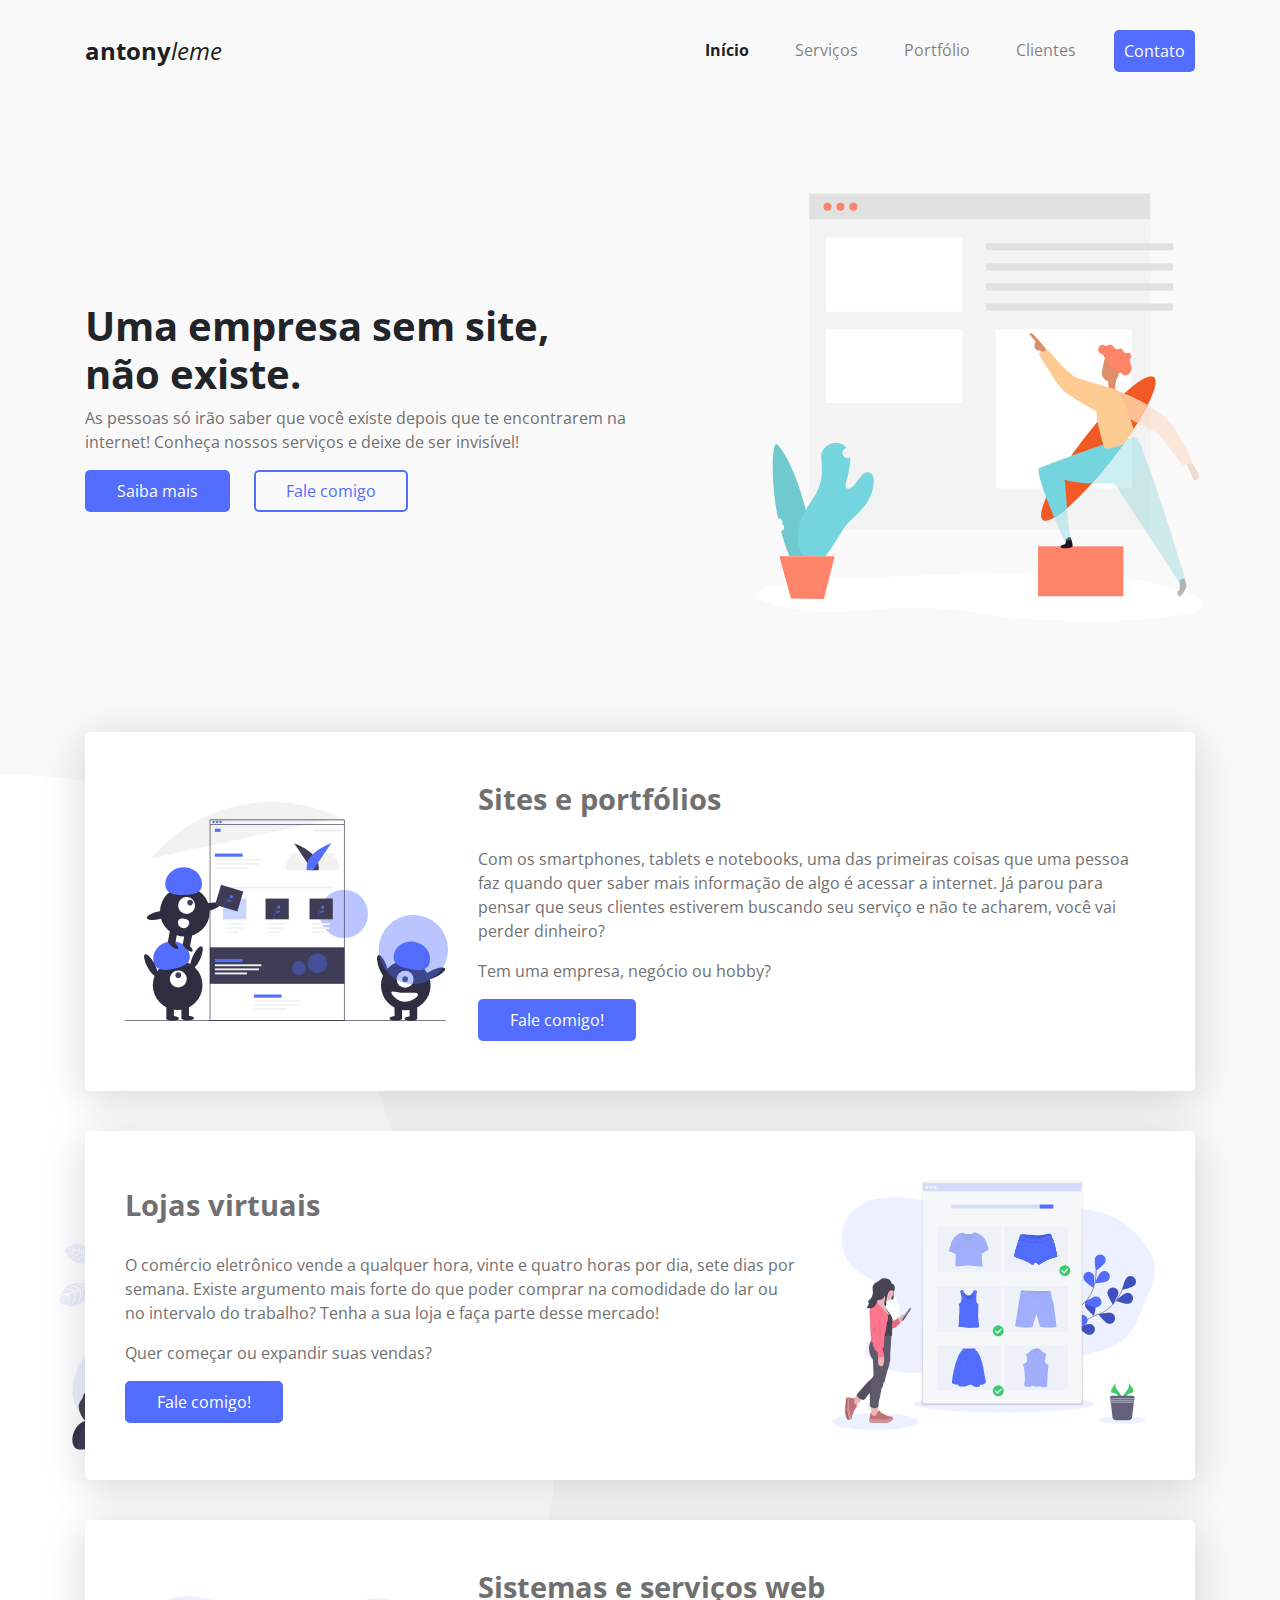
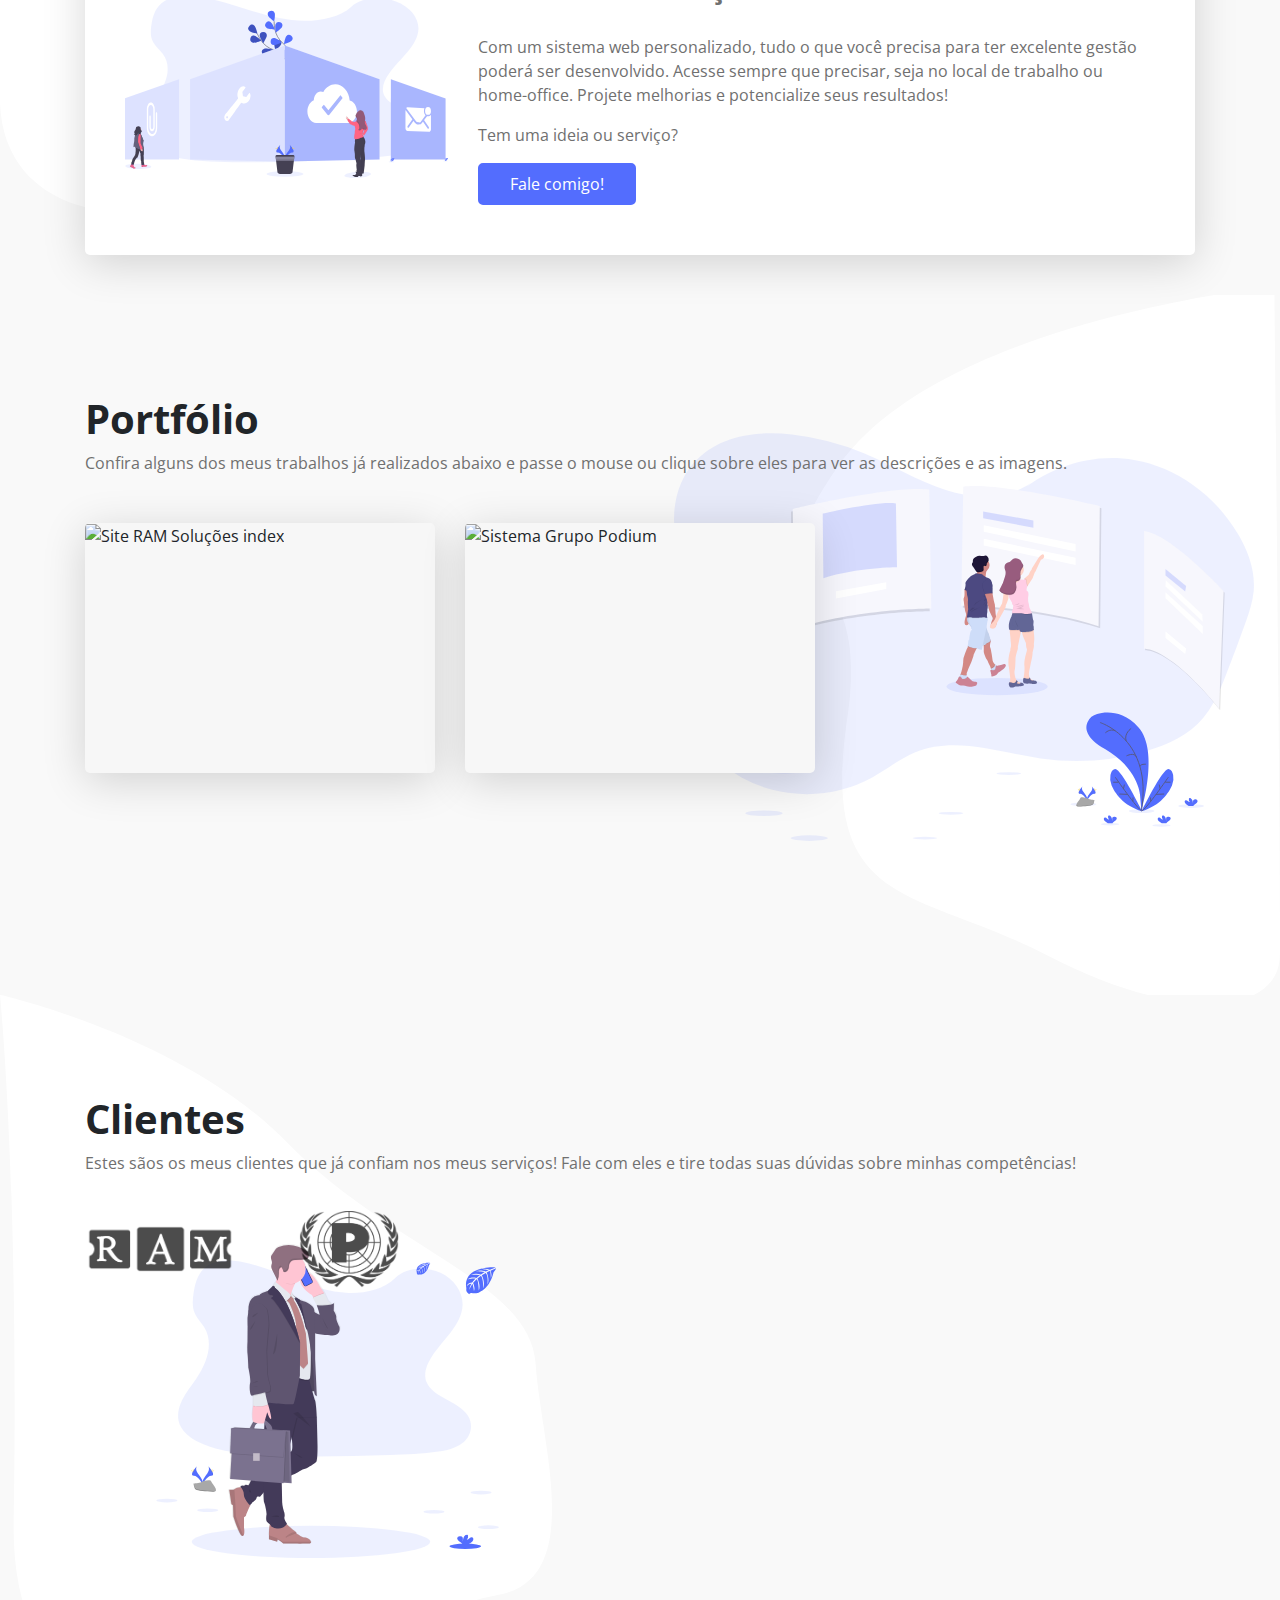
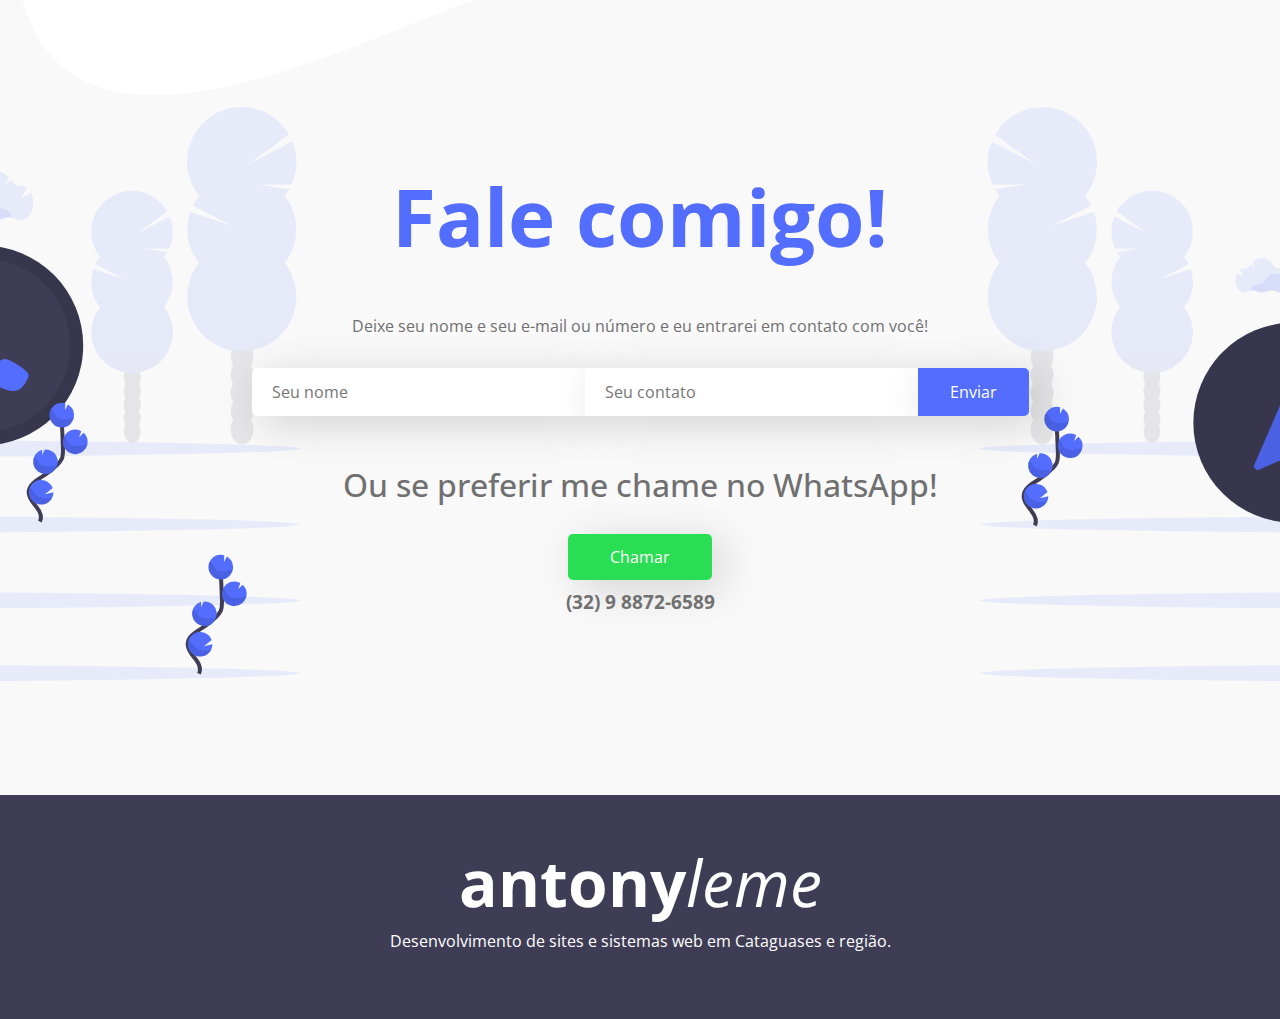
==== index.html @ 772d59f3 "retirar botao top" ====
<!doctype html>
<html lang="pt">
    <head>
        <!-- Required meta tags -->
        <meta charset="utf-8">
        <meta name="viewport" content="width=device-width, initial-scale=1, shrink-to-fit=no">
        <script src="https://kit.fontawesome.com/dbcb79c0f0.js"></script>
        <!-- Bootstrap CSS -->
        <link rel="stylesheet" href="https://stackpath.bootstrapcdn.com/bootstrap/4.3.1/css/bootstrap.min.css" integrity="sha384-ggOyR0iXCbMQv3Xipma34MD+dH/1fQ784/j6cY/iJTQUOhcWr7x9JvoRxT2MZw1T" crossorigin="anonymous">
        <link rel="stylesheet" href="css/style.css">
        <title>Antony Leme</title>
    </head>
    <body>
        <!--<a href="javascript:" id="return-to-top"><i class="fas fa-arrow-up"></i></a>-->
        <nav class="navbar navbar-expand-lg navbar-light">
            <div class="container">
                <a class="navbar-brand logomarca" href="#">antony<span class="leme">leme</span></a>
                <button class="navbar-toggler" type="button" data-toggle="collapse" data-target="#navbarNavAltMarkup" aria-controls="navbarNavAltMarkup" aria-expanded="false" aria-label="Toggle navigation">
                    <span class="navbar-toggler-icon"></span>
                </button>
                <div class="collapse navbar-collapse" id="navbarNavAltMarkup">
                    <div class="navbar-nav ml-auto mr-md-0">
                        <a class="nav-item nav-link active link-scroll" href="#inicio">Início</a>
                        <a class="nav-item nav-link link-scroll" href="#servicos">Serviços</a>
                        <a class="nav-item nav-link link-scroll" href="#portfolio">Portfólio</a>
                        <a class="nav-item nav-link link-scroll" href="#clientes">Clientes</a>
                        <a class="nav-item nav-link link-scroll contatoBtn" href="#contato">Contato</a>
                    </div>
                </div>
            </div>
        </nav>

        <header id="inicio">
            <div class="container headerContainer d-flex align-items-center">
                <div class="row">
                    <div class="headerTextos col-12 col-md-7">
                        <h1>Uma empresa sem site,<br>não existe.</h1>
                        <p>As pessoas só irão saber que você existe depois que te encontrarem na internet! Conheça nossos serviços e deixe de ser invisível!</p>
                        <a href="#servicos" class="chamadaBtn link-scroll">Saiba mais</a> <a href="#contato" class="chamadaBtnOutlined link-scroll">Fale comigo</a>
                    </div>
                </div>
            </div>
        </header>

        <content>
            <section id="servicos">
                <div class="container">
                    <article>
                        <div class="row wrapper">
                            <div class="articleImagem col-12 col-md-4 text-center mt-auto mb-auto">
                                <img src="svg/undraw_experience_design_eq3j.svg" alt="Sites institucionais e portfóilios" class="img-fluid">
                            </div>
                            <div class="articleTextos col-12 col-md-8 mt-auto mb-auto">
                                <h1>Sites e portfólios</h1>
                                <p>Com os smartphones, tablets e notebooks, uma das primeiras coisas que uma pessoa faz quando quer saber mais informação de algo é acessar a internet. Já parou para pensar que seus clientes estiverem buscando seu serviço e não te acharem, você vai perder dinheiro?</p>
                                <p>Tem uma empresa, negócio ou hobby?</p>
                                <a href="#contato" class="chamadaBtn servicosBtn link-scroll">Fale comigo!</a>
                            </div>
                        </div>
                    </article>

                    <article>
                        <div class="row wrapper">
                            <div class="articleTextos col-12 col-md-8 mt-auto mb-auto">
                                <h1>Lojas virtuais</h1>
                                <p>O comércio eletrônico vende a qualquer hora, vinte e quatro horas por dia, sete dias por semana. Existe argumento mais forte do que poder comprar na comodidade do lar ou no intervalo do trabalho? Tenha a sua loja e faça parte desse mercado!</p>
                                <p>Quer começar ou expandir suas vendas?</p>
                                <a href="#contato" class="chamadaBtn servicosBtn link-scroll">Fale comigo!</a>
                            </div>
                            <div class="articleImagem col-12 col-md-4 text-center mt-auto mb-auto">
                                <img src="svg/undraw_online_shopping_ga73 (2).svg" alt="Lojas virtuais" class="img-fluid">
                            </div>
                        </div>
                    </article>

                    <article>
                        <div class="row wrapper">
                            <div class="articleImagem col-12 col-md-4 text-center mt-auto mb-auto">
                                <img src="svg/undraw_features_overview_jg7a.svg" alt="Sistemas e serviços web" class="img-fluid">
                            </div>
                            <div class="articleTextos col-12 col-md-8 mt-auto mb-auto">
                                <h1>Sistemas e serviços web</h1>
                                <p>Com um sistema web personalizado, tudo o que você precisa para ter excelente gestão poderá ser desenvolvido. Acesse sempre que precisar, seja no local de trabalho ou home-office. Projete melhorias e potencialize seus resultados!</p>
                                <p>Tem uma ideia ou serviço?</p>
                                <a href="#contato" class="chamadaBtn servicosBtn link-scroll">Fale comigo!</a>
                            </div>
                        </div>
                    </article>
                </div>
            </section>

            <section id="portfolio">
                <div class="container">
                    <h1>Portfólio</h1>
                    <p>Confira alguns dos meus trabalhos já realizados abaixo e passe o mouse ou clique sobre eles para ver as descrições e as imagens.</p>
                    <div class="row mt-5">
                        <div class="col-6 col-md-4">
                            <div class="portfolioItem" data-toggle="modal" data-target="#ramModal">
                                <img src="img/portfolio/ram/INDEX.png" alt="Site RAM Soluções index" class="img-fluid">
                                <div class="portfolioBotao">
                                    <div class="d-block text-center">
                                        <p class="portfolioLegenda">Site da RAM Soluções</p>
                                        <button class="chamadaBtn mr-0" data-toggle="modal" data-target="#ramModal">Ver mais</button>
                                    </div>
                                </div>
                            </div>
                        </div>
                        <div class="col-6 col-md-4">
                            <div class="portfolioItem" data-toggle="modal" data-target="#podiumModal">
                                <img src="img/portfolio/podium/aluno2.png" alt="Sistema Grupo Podium" class="img-fluid">
                                <div class="portfolioBotao">
                                    <div class="d-block text-center">
                                        <p class="portfolioLegenda">Sistema do Grupo Podium</p>
                                        <button class="chamadaBtn mr-0" data-toggle="modal" data-target="#podiumModal">Ver mais</button>
                                    </div>
                                </div>
                            </div>
                        </div>
                    </div>
                </div>
            </section>

            <section id="clientes">
                <div class="container">
                    <h1>Clientes</h1>
                    <p>Estes sãos os meus clientes que já confiam nos meus serviços! Fale com eles e tire todas suas dúvidas sobre minhas competências!</p>
                    <div class="clientes">
                        <img src="img/clientes/ram.png" alt="RAM Soluções logomarca" width="150px">
                        <img src="img/clientes/podium.png" alt="Grupo Podium logomarca" width="100px">
                    </div>
                </div>
            </section>

            <section id="contato" class="d-flex align-items-center">
                <div class="container text-center">
                    <h1>Fale comigo!</h1>
                    <p>Deixe seu nome e seu e-mail ou número e eu entrarei em contato com você!</p>
                    <form name="contatos" method="POST" data-netlify="true">
                        <input type="text" name="nome" placeholder="Seu nome" required><input type="text" name="contato" placeholder="Seu contato" required><input type="submit" value="Enviar">
                    </form>
                    <h2>Ou se preferir me chame no WhatsApp!</h2>
                    <a href="https://api.whatsapp.com/send?phone=5532988726589&text=Ol%C3%A1!%20Vi%20seu%20site%20e%20estou%20interessado%20nos%20seus%20servi%C3%A7os!" class="chamarBtn">Chamar</a>
                    <h3>(32) 9 8872-6589</h3>
                </div>
            </section>
        </content>

        <footer>
            <h1>antony<span class="leme">leme</span></h1>
            <p>Desenvolvimento de sites e sistemas web em Cataguases e região.</p>
        </footer>

        <div class="modal fade" id="ramModal" tabindex="-1" role="dialog" aria-labelledby="exampleModalLabel" aria-hidden="true">
            <div class="modal-dialog modal-xl" role="document">
                <div class="modal-content">
                    <div class="modal-header">
                        <h5 class="modal-title">Site da RAM Soluções</h5>
                        <button type="button" class="close" data-dismiss="modal" aria-label="Close">
                            <span aria-hidden="true">&times;</span>
                        </button>
                    </div>
                    <div class="modal-body">
                        <p>O projeto se baseou no desenvolvimento de um site expositivo para que fosse possível expor os celulares que a empresa reforma, mostrando as especificações de cada aparelho e o valor para o mesmo, possibilitando que o cliente entre em contato diretamente com a empresa via WhatsApp para que ele adquira o mesmo.</p>
                        <p>É também possível que o cliente acompanhe a manutenção de seu aparelho pelo site, através de um código que é dado para o mesmo.</p>
                        <p>É possível acessar o site em <a href="ramsolucoes.com.br" class="text-primary" target="_blank">www.ramsolucoes.com.br</a>.</p>
                        <div class="bd-example">
                            <div id="carouselExampleCaptions1" class="carousel slide" data-ride="carousel">
                                <ol class="carousel-indicators">
                                    <li data-target="#carouselExampleCaptions1" data-slide-to="0" class="active"></li>
                                    <li data-target="#carouselExampleCaptions1" data-slide-to="1"></li>
                                    <li data-target="#carouselExampleCaptions1" data-slide-to="2"></li>
                                    <li data-target="#carouselExampleCaptions1" data-slide-to="3"></li>
                                    <li data-target="#carouselExampleCaptions1" data-slide-to="4"></li>
                                </ol>
                                <div class="carousel-inner">
                                    <div class="carousel-item active">
                                        <img src="img/portfolio/ram/INDEX.png" class="d-block w-100" alt="Página contendo anúncios e celulares para venda.">
                                        <div class="carousel-caption d-none d-md-block">
                                            <h5>Tela inicial do site</h5>
                                            <p>Página contendo anúncios e celulares para venda.</p>
                                        </div>
                                    </div>
                                    <div class="carousel-item">
                                        <img src="img/portfolio/ram/APARELHO.png" class="d-block w-100" alt="Página contendo anúncios e celulares para venda.">
                                        <div class="carousel-caption d-none d-md-block">
                                            <h5>Modal com informações de um aparelho</h5>
                                            <p>Contém as especificações do aparelho e um botão para contato via WhatsApp com a empresa.</p>
                                        </div>
                                    </div>
                                    <div class="carousel-item">
                                        <img src="img/portfolio/ram/SERVICO.png" class="d-block w-100" alt="Página contendo anúncios e celulares para venda.">
                                        <div class="carousel-caption d-none d-md-block">
                                            <h5>Modal com informações da manutenção</h5>
                                            <p>Contém o status de serviço da manutenção de um aparelho de um cliente, podendo ser consultado através de um código de rastreio.</p>
                                        </div>
                                    </div>
                                    <div class="carousel-item">
                                        <img src="img/portfolio/ram/LOGIN.png" class="d-block w-100" alt="Local para fazer login no painel administrativo.">
                                        <div class="carousel-caption d-none d-md-block">
                                            <h5>Tela de login administrativo</h5>
                                            <p>Local para fazer login no painel administrativo.</p>
                                        </div>
                                    </div>
                                    <div class="carousel-item">
                                        <img src="img/portfolio/ram/ADMIN.png" class="d-block w-100" alt="Área administrativa do site podendo gerenciar aparelhos, slides e serviços.">
                                        <div class="carousel-caption d-none d-md-block">
                                            <h5>Área administrativa</h5>
                                            <p>Área administrativa do site podendo gerenciar aparelhos, slides e serviços.</p>
                                        </div>
                                    </div>
                                </div>
                                <a class="carousel-control-prev" href="#carouselExampleCaptions1" role="button" data-slide="prev">
                                    <span class="carousel-control-prev-icon" aria-hidden="true"></span>
                                    <span class="sr-only">Previous</span>
                                </a>
                                <a class="carousel-control-next" href="#carouselExampleCaptions1" role="button" data-slide="next">
                                    <span class="carousel-control-next-icon" aria-hidden="true"></span>
                                    <span class="sr-only">Next</span>
                                </a>
                            </div>
                        </div>
                    </div>
                </div>
            </div>
        </div>

        <div class="modal fade" id="podiumModal" tabindex="-1" role="dialog" aria-labelledby="exampleModalLabel" aria-hidden="true">
            <div class="modal-dialog modal-xl" role="document">
                <div class="modal-content">
                    <div class="modal-header">
                        <h5 class="modal-title">Sistema do Grupo Podium</h5>
                        <button type="button" class="close" data-dismiss="modal" aria-label="Close">
                            <span aria-hidden="true">&times;</span>
                        </button>
                    </div>
                    <div class="modal-body">
                            <p>O projeto que ainda está em andamento se baseia na criação de um sistema de cursos para o Grupo Podium, empresa da área de cursos de variados setores. Sendo assim, a partir do sistema, os alunos devem conseguir realizar seus cursos tendo acesso às aulas com textos, imagens e audios, às apostilas, às práticas e aos testes de cada aula, podendo ao fim, retirar seu certificado.</p>
                            <p>Além disso, o sistema abrange também toda a área administrativa da empresa, podendo gerenciar alunos, cursos, pacotes, contratos, presenças, mensalidades, licenças e etc. Abaixo estão relatadas em imagens algumas dessas funcionalidades.</p>
                            <div class="bd-example">
                                <div id="carouselExampleCaptions" class="carousel slide" data-ride="carousel">
                                    <ol class="carousel-indicators">
                                        <li data-target="#carouselExampleCaptions" data-slide-to="0" class="active"></li>
                                        <li data-target="#carouselExampleCaptions" data-slide-to="1"></li>
                                        <li data-target="#carouselExampleCaptions" data-slide-to="2"></li>
                                        <li data-target="#carouselExampleCaptions" data-slide-to="3"></li>
                                        <li data-target="#carouselExampleCaptions" data-slide-to="4"></li>
                                        <li data-target="#carouselExampleCaptions" data-slide-to="5"></li>
                                        <li data-target="#carouselExampleCaptions" data-slide-to="6"></li>
                                        <li data-target="#carouselExampleCaptions" data-slide-to="7"></li>
                                        <li data-target="#carouselExampleCaptions" data-slide-to="8"></li>
                                        <li data-target="#carouselExampleCaptions" data-slide-to="9"></li>
                                        <li data-target="#carouselExampleCaptions" data-slide-to="10"></li>
                                        <li data-target="#carouselExampleCaptions" data-slide-to="11"></li>
                                        <li data-target="#carouselExampleCaptions" data-slide-to="12"></li>
                                        <li data-target="#carouselExampleCaptions" data-slide-to="13"></li>
                                    </ol>
                                    <div class="carousel-inner">
                                        <div class="carousel-item active">
                                            <img src="img/portfolio/podium/LOGIN.png" class="d-block w-100" alt="...">
                                            <div class="carousel-caption d-none d-md-block">
                                                <h5>Tela de login do sistema</h5>
                                                <p>Local para o aluno e os funcionários poderem fazer login no sistema.</p>
                                            </div>
                                        </div>
                                        <div class="carousel-item">
                                            <img src="img/portfolio/podium/aluno1.png" class="d-block w-100" alt="...">
                                            <div class="carousel-caption d-none d-md-block">
                                                <h5>Tela inicial do aluno</h5>
                                                <p>Tela inicial do aluno com os seus cursos matriculados.</p>
                                            </div>
                                        </div>
                                        <div class="carousel-item">
                                            <img src="img/portfolio/podium/aluno2.png" class="d-block w-100" alt="...">
                                            <div class="carousel-caption d-none d-md-block">
                                                <h5>Tela com aulas do curso</h5>
                                                <p>Tela com as aulas completas, em andamento e futuras de um curso que o aluno está matriculado.</p>
                                            </div>
                                        </div>
                                        <div class="carousel-item">
                                            <img src="img/portfolio/podium/aluno3.png" class="d-block w-100" alt="...">
                                            <div class="carousel-caption d-none d-md-block">
                                                <h5>Modal com as etapas de uma aula do curso.</h5>
                                                <p>Modal com as etapas completas, em andamento e futuras de uma aula de um curso que o aluno está matriculado.</p>
                                            </div>
                                        </div>
                                        <div class="carousel-item">
                                            <img src="img/portfolio/podium/aluno4.png" class="d-block w-100" alt="...">
                                            <div class="carousel-caption d-none d-md-block">
                                                <h5>Tela do curso</h5>
                                                <p>Tela do curso com imagens, textos e áudios ao fundo narrando as aulas.</p>
                                            </div>
                                        </div>
                                        <div class="carousel-item">
                                            <img src="img/portfolio/podium/aluno5.png" class="d-block w-100" alt="...">
                                            <div class="carousel-caption d-none d-md-block">
                                                <h5>Tela de um teste</h5>
                                                <p>Tela com um teste de uma aula que o aluno precisa passar para prosseguir para a próxima aula de um curso.</p>
                                            </div>
                                        </div>
                                        <div class="carousel-item">
                                            <img src="img/portfolio/podium/aluno6.png" class="d-block w-100" alt="...">
                                            <div class="carousel-caption d-none d-md-block">
                                                <h5>Tela com resultado do teste</h5>
                                                <p>Tela com resultado do teste feito onde o aluno pode ver seu desempenho e quais questões errou.</p>
                                            </div>
                                        </div>
                                        <div class="carousel-item">
                                            <img src="img/portfolio/podium/admin1.png" class="d-block w-100" alt="...">
                                            <div class="carousel-caption d-none d-md-block">
                                                <h5>Tela inicial da área administrativa</h5>
                                                <p>Tela inicial da área administrativa do sistema com algumas das opções de gerenciamento.</p>
                                            </div>
                                        </div>
                                        <div class="carousel-item">
                                            <img src="img/portfolio/podium/admin2.png" class="d-block w-100" alt="...">
                                            <div class="carousel-caption d-none d-md-block">
                                                <h5>Tela de cadastro de alunos</h5>
                                                <p>Local onde o administrador pode cadastrar novos alunos no sistema.</p>
                                            </div>
                                        </div>
                                        <div class="carousel-item">
                                            <img src="img/portfolio/podium/admin3.png" class="d-block w-100" alt="...">
                                            <div class="carousel-caption d-none d-md-block">
                                                <h5>Tela com a lista de alunos</h5>
                                                <p>Local onde o administrador pode ver e gerenciar todos os alunos cadastrados no sistema.</p>
                                            </div>
                                        </div>
                                        <div class="carousel-item">
                                            <img src="img/portfolio/podium/admin4.png" class="d-block w-100" alt="...">
                                            <div class="carousel-caption d-none d-md-block">
                                                <h5>Tela de pacotes</h5>
                                                <p>Onde o administrador pode gerenciar os pacotes e os cursos desses pacotes.</p>
                                            </div>
                                        </div>
                                        <div class="carousel-item">
                                            <img src="img/portfolio/podium/admin5.png" class="d-block w-100" alt="...">
                                            <div class="carousel-caption d-none d-md-block">
                                                <h5>Tela de lista de presença</h5>
                                                <p>Local onde o instrutor consegue dar presença para os alunos do respectivo dia e horário.</p>
                                            </div>
                                        </div>
                                        <div class="carousel-item">
                                            <img src="img/portfolio/podium/admin6.png" class="d-block w-100" alt="...">
                                            <div class="carousel-caption d-none d-md-block">
                                                <h5>Tela para gerar contratos</h5>
                                                <p>Local onde o administrador consegue gerar contratos para um aluno recém matriculado.</p>
                                            </div>
                                        </div>
                                    </div>
                                    <a class="carousel-control-prev" href="#carouselExampleCaptions" role="button" data-slide="prev">
                                        <span class="carousel-control-prev-icon" aria-hidden="true"></span>
                                        <span class="sr-only">Previous</span>
                                    </a>
                                    <a class="carousel-control-next" href="#carouselExampleCaptions" role="button" data-slide="next">
                                        <span class="carousel-control-next-icon" aria-hidden="true"></span>
                                        <span class="sr-only">Next</span>
                                    </a>
                                </div>
                            </div>
                    </div>
                </div>
            </div>
          </div>


        <!-- Optional JavaScript -->
        <!-- jQuery first, then Popper.js, then Bootstrap JS -->
        
        <script src="//code.jivosite.com/widget.js" data-jv-id="LbMmV797cy" async></script>
        <script src="https://ajax.googleapis.com/ajax/libs/jquery/3.3.1/jquery.min.js"></script>
        <script src="https://cdnjs.cloudflare.com/ajax/libs/popper.js/1.14.7/umd/popper.min.js" integrity="sha384-UO2eT0CpHqdSJQ6hJty5KVphtPhzWj9WO1clHTMGa3JDZwrnQq4sF86dIHNDz0W1" crossorigin="anonymous"></script>
        <script src="https://stackpath.bootstrapcdn.com/bootstrap/4.3.1/js/bootstrap.min.js" integrity="sha384-JjSmVgyd0p3pXB1rRibZUAYoIIy6OrQ6VrjIEaFf/nJGzIxFDsf4x0xIM+B07jRM" crossorigin="anonymous"></script>
        <script src="js/app.js"></script>
    </body>
</html>
---- css/style.css ----
@import url('https://fonts.googleapis.com/css?family=Open+Sans:300,300i,400,400i,600,600i,700,700i,800,800i&display=swap');
body, html{
    margin: 0;
    padding: 0;
}

body{
    background-color: #F9F9F9;
    font-family: 'Open Sans', sans-serif!important;
}

nav{
    margin: 20px 0;
}

.navbar-toggler{
    border: none;
}

.navbar-toggler:focus{
    animation-name: example;
    animation-duration: 0.6s;
    outline: none;
}

@keyframes example {
    0%   {transform: rotateX(0deg);}
    50%  {transform: rotateX(60deg);}
    100% {transform: rotateX(0deg);}
  }

header{
    margin-top: 100px;
    margin-bottom: 100px;
}

.headerContainer{
    background-image: url("../svg/invisivel-ilustracao.svg");
    background-position: right;
    background-repeat: no-repeat;
    background-size: 40%;
    min-height: 450px;
}

.logomarca{
    font-weight: bold;
    font-size: 1.5em;
}

.leme{
    font-style: italic;
    font-weight: normal;
}

h1{
    font-weight: bold;
}

.active{
    font-weight: bold;
}

.nav-item{
    margin-left: 30px;
}

.contatoBtn{
    display: inline-block;
    background-color: #536DFE;
    padding: 7px 30px;
    color: white!important;
    border-radius: 5px;
    border: 2px solid #536DFE;
}

.chamadaBtn{
    display: inline-block;
    background-color: #536DFE;
    padding: 7px 30px;
    color: white;
    border-radius: 5px;
    border: 2px solid #536DFE;
    margin-right: 20px;
    transition: 0.5s;
}

.chamadaBtn:hover{
    background-color: #203CD4;
    border-color: #203CD4;
    color: white!important;
}

.chamadaBtnOutlined{
    display: inline-block;
    background-color: transparent;
    padding: 7px 30px;
    color: #536DFE;
    border-radius: 5px;
    border: 2px solid #536DFE;
    transition: 0.5s;
}

.chamadaBtnOutlined:hover{
    border-color: #203CD4;
    color: #203CD4!important;
}

a{
    color: inherit;
}

a:hover{
    text-decoration: none;
}

#servicos{
    background-image: url("../svg/bg/servicos.svg");
    background-position: left;
    background-repeat: no-repeat;
}

article{
    background-color: white;
    box-shadow: 0px 8px 44px rgba(0,0,0,.16);
    padding: 50px 40px;
    margin: 40px 0;
    border-radius: 5px;
}

article h1{
    font-size: 1.8em;
    color: #707070;
    margin-bottom: 30px;
}

p{
    color: #707070;
}

#portfolio{
    background-image: url("../svg/bg/portfolio.svg");
    background-position: right;
    background-repeat: no-repeat;
    min-height: 700px;
    padding: 100px 0;
}

.portfolioItem{
    background-color: #f7f7f7;
    border-radius: 5px;
    box-shadow: 0px 8px 44px rgba(0,0,0,.16);
    height: 250px;;
    overflow: hidden;
    position: relative;
}

.portfolioItem:hover >.portfolioBotao{
    opacity: 1;
    visibility: visible;
}

.portfolioLegenda{
    color: white;
    margin: 0 0 5px 0;
    font-size: 1.3em;
}

.portfolioBotao{
    position: absolute;
    width: 100%;
    height: 100%;
    display: flex;
    justify-content: center;
    align-items: center;
    background-color: rgba(0,0,0,.5);
    top: 0;
    left: 0;
    transition: 0.5s;
    opacity: 0;
    visibility: hidden;
}

.carousel-caption{
    background-color: rgba(0,0,0,.7);
    color: white;
    width: 100%;
    left: 0;
    bottom: 0;
}

.carousel-caption p{
    color: white!important;
    font-weight: normal;
}

.carousel-control-next,
.carousel-control-prev {
    filter: invert(100%);
}

#clientes{
    background-image: url("../svg/bg/clientes.svg");
    background-position: left;
    background-repeat: no-repeat;
    min-height: 700px;
    padding: 100px 0;
}

.clientes img{
    margin: 20px 30px;
    opacity: .7;
}

.clientes img:hover{
    opacity: 1;
}

.clientes img:nth-child(1){
    margin-left: 0;
}

.clientes img:nth-child(3n){
    margin-right: 0;
}

#contato{
    background-image: url("../svg/bg/contato.svg");
    background-position: center;
    background-repeat: no-repeat;
    min-height: 600px;
}

#contato h1{
    color: #536DFE;
    font-size: 5em;
    margin-bottom: 50px;
}

#contato p{
    margin-bottom: 30px;
}

#contato input{
    border: none;
    padding: 12px 20px;
    color: #C1C1C1;
    box-shadow: 10px 8px 44px rgba(0,0,0,.16);
}

#contato input[type="text"]{
    background-color: white;
    width: 30%;
    border-radius: 0px 0px 0px px;
}

#contato input[type="text"]:nth-child(1){
    border-radius: 5px 0 0 5px;
}

#contato input[type="submit"]{
    background-color: #536DFE;
    color: white;
    min-width: 10%;
    border-radius: 0px 5px 5px 0px;
}

#contato h2{
    color: #707070;
    margin-top: 50px;
    margin-bottom: 30px;
}

.chamarBtn{
    display: inline-block;
    background-color: #2ADE53;
    padding: 9px 40px;
    color: white;
    border-radius: 5px;
    border: 2px solid #2ADE53;
    box-shadow: 10px 8px 44px rgba(0,0,0,.16);
}

.chamarBtn:hover{
    color: white!important;
}

#contato h3{
    margin-top: 10px;
    font-size: 1.2em;
    color: #707070;
    font-weight: bold;
}

footer{
    background-color: #3F3D56;
    text-align: center;
    color: white;
    padding: 50px 0;
    margin-top: 100px;
}

footer h1{
    font-size: 4em;
}

footer p{
    color: white;
}

#return-to-top {
    position: fixed;
    bottom: 20px;
    right: 20px;
    background: rgb(0, 0, 0);
    background: rgba(0, 0, 0, 0.7);
    width: 50px;
    height: 50px;
    display: block;
    text-decoration: none;
    -webkit-border-radius: 35px;
    -moz-border-radius: 35px;
    border-radius: 35px;
    display: none;
    -webkit-transition: all 0.3s linear;
    -moz-transition: all 0.3s ease;
    -ms-transition: all 0.3s ease;
    -o-transition: all 0.3s ease;
    transition: all 0.3s ease;
}
#return-to-top i {
    color: #fff!important;
    margin: 0;
    position: relative;
    left: 16px;
    top: 13px;
    font-size: 19px;
    -webkit-transition: all 0.3s ease;
    -moz-transition: all 0.3s ease;
    -ms-transition: all 0.3s ease;
    -o-transition: all 0.3s ease;
    transition: all 0.3s ease;
}
#return-to-top:hover {
    background: rgba(0, 0, 0, 0.9);
}
#return-to-top:hover i {
    color: #fff;
    top: 5px;
}

.modal-content{
    border: none;
}

@media screen and (max-width: 991px){
    .portfolioItem{
        height: 120px;
    }
    
    #contato h1{
        color: #536DFE;
        font-size: 4em;
        margin-bottom: 50px;
    }

    footer h1{
        font-size: 2.5em;
    }
    .contatoBtn{
        display: inline-block;
        background-color: transparent;
        padding: 7px 30px;
        color: rgba(0,0,0,.5)!important;
        border-radius: 5px;
        border: none;
    }
}

@media screen and (max-width: 767px){
    .headerContainer{
        background-image: none;
        min-height: 450px;
    }
    .navbar-nav{
        text-align: center;
    }
    .nav-item{
        margin-left: 0px;
    }
    .wrapper{
        display: flex; 
        flex-direction: column;
    }

    .articleTextos{
        order: 2;
    }
    .articleImagem{
        order: 1;
        padding-bottom: 30px;
    }
    #contato input[type="text"]{
        width: 37.5%;
    }
    
    #contato input[type="submit"]{
        width: 25%;
    }
    #contato h2{
        font-size: 1.6em;
    }
}
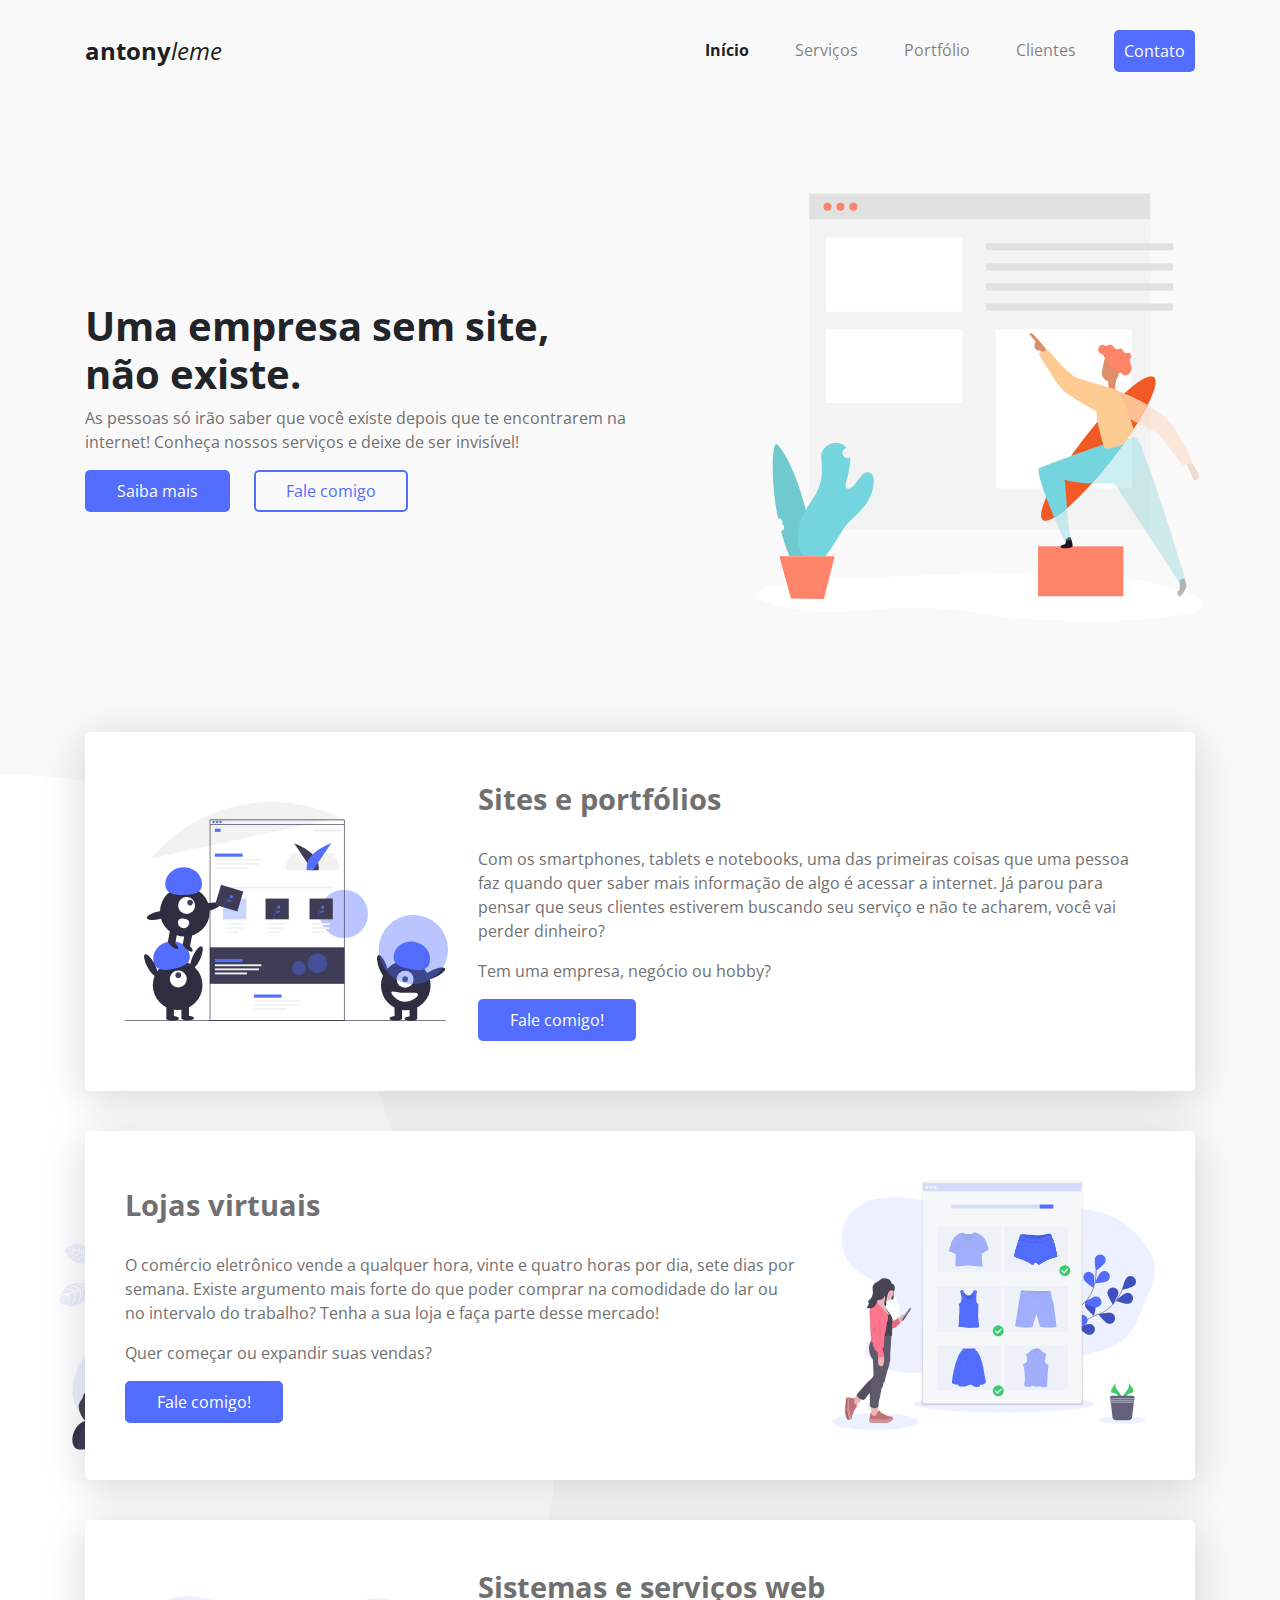
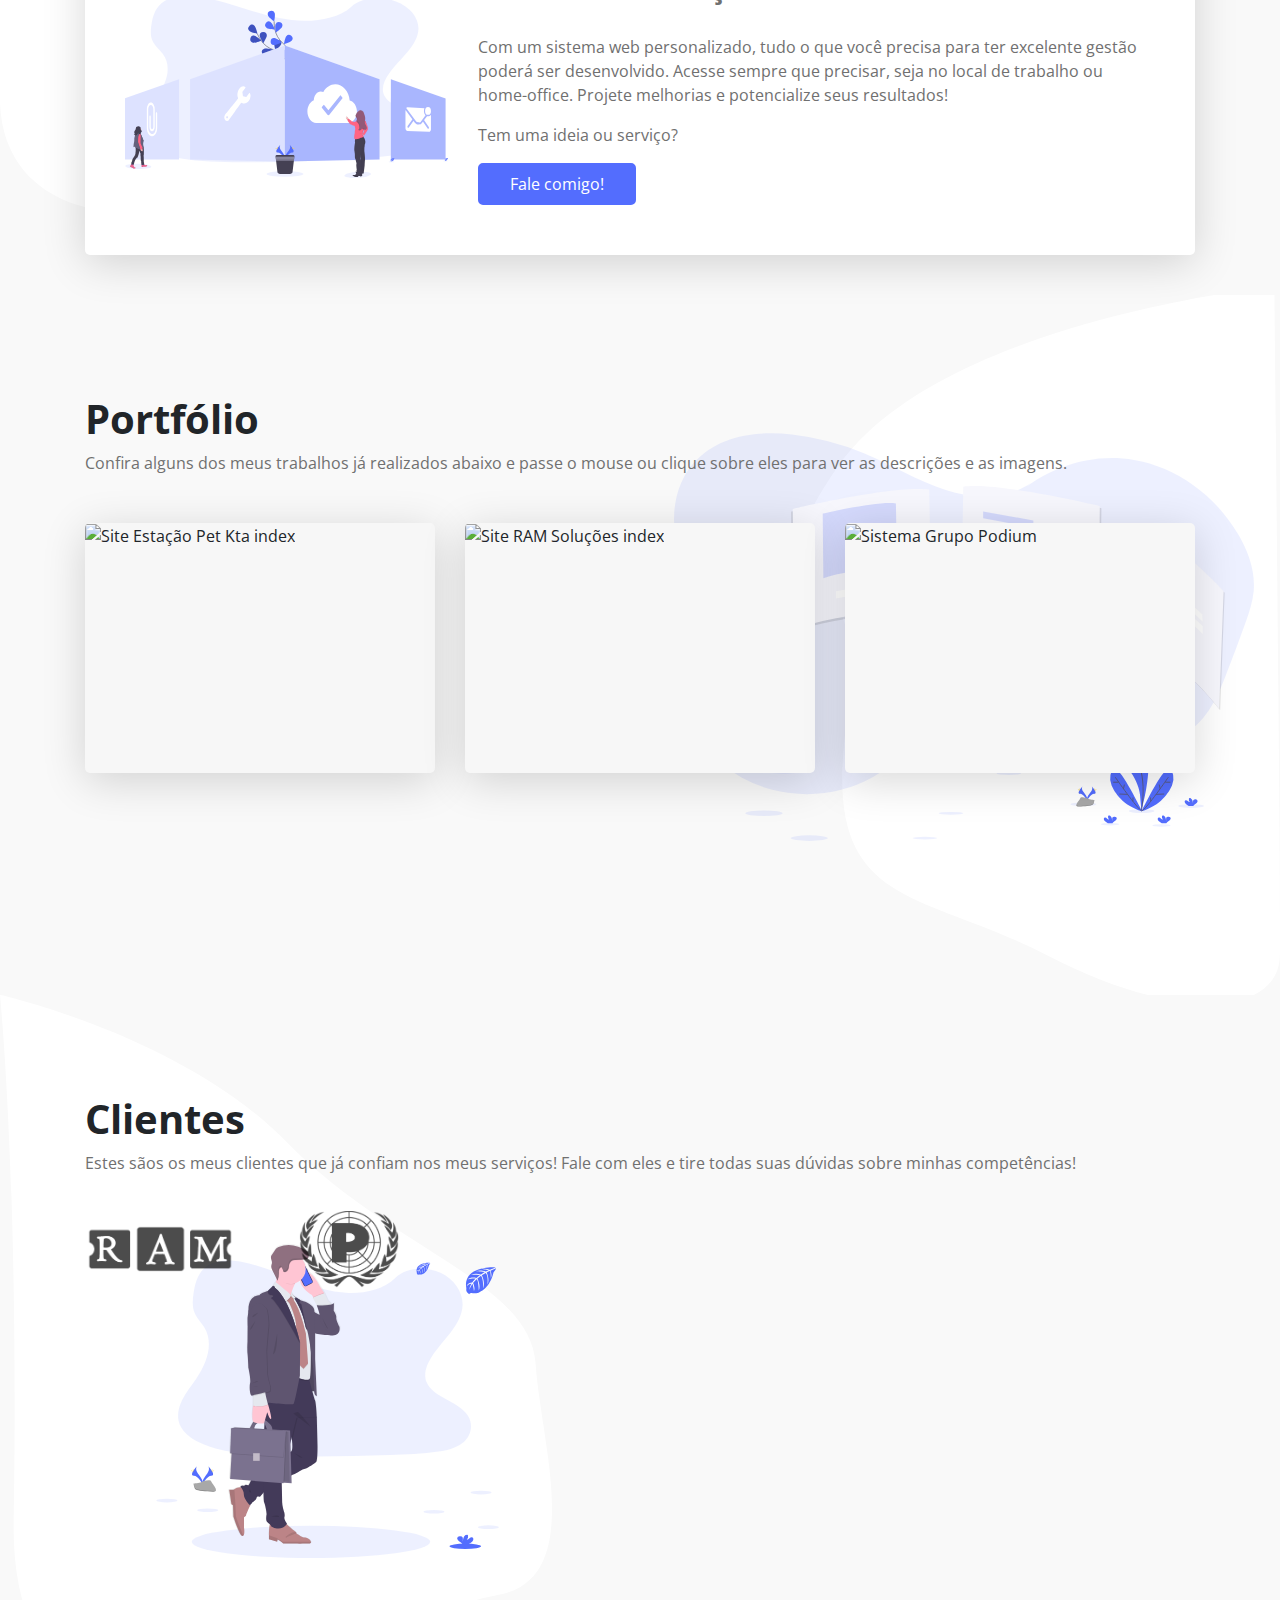
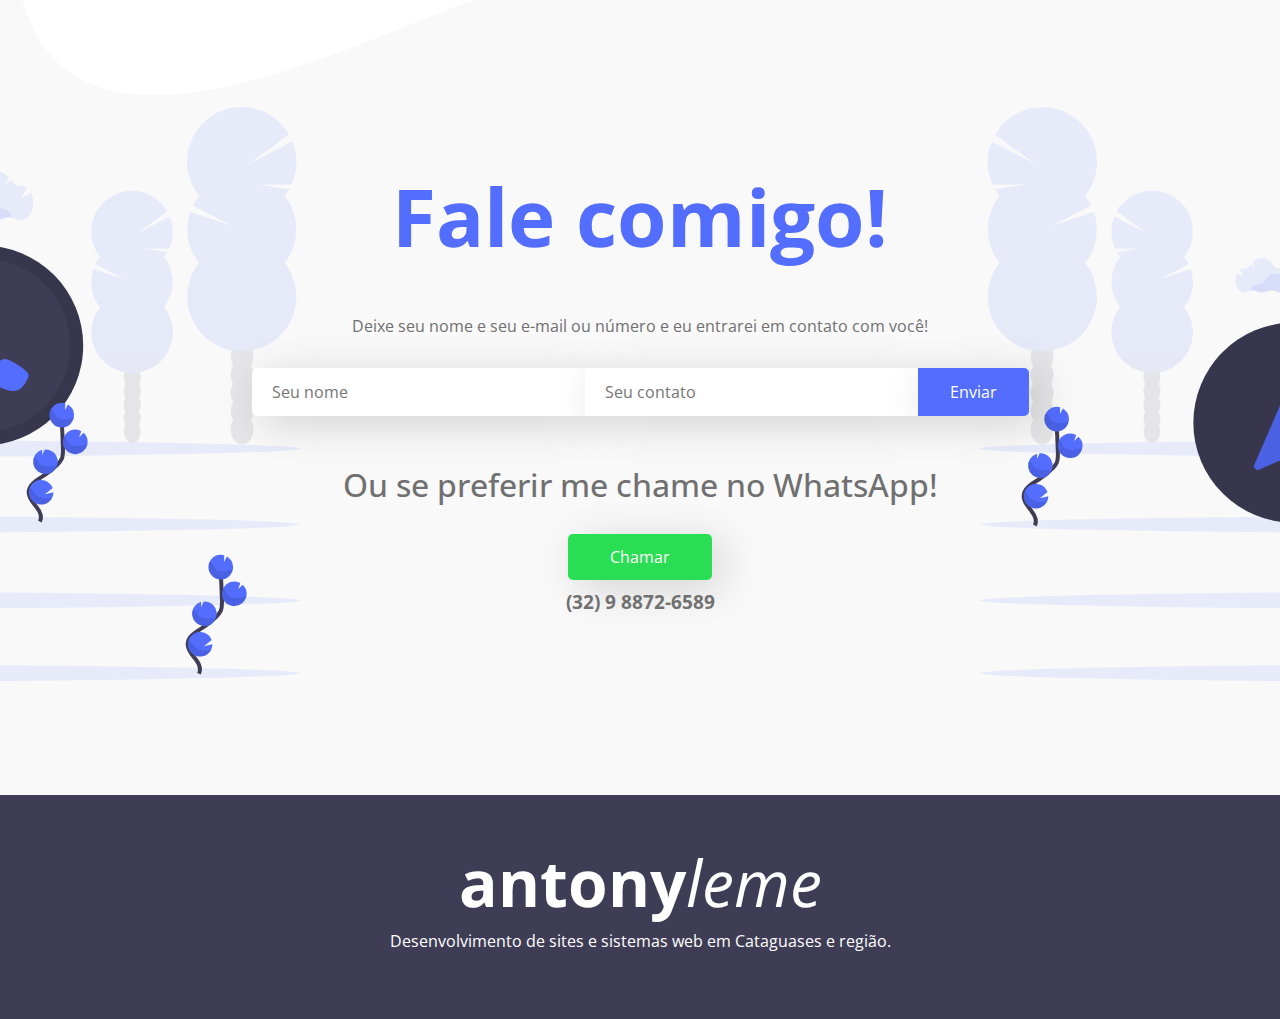
==== commit f82f1354: "pet kta" ====
--- a/index.html
+++ b/index.html
@@ -8,6 +8,7 @@
         <!-- Bootstrap CSS -->
         <link rel="stylesheet" href="https://stackpath.bootstrapcdn.com/bootstrap/4.3.1/css/bootstrap.min.css" integrity="sha384-ggOyR0iXCbMQv3Xipma34MD+dH/1fQ784/j6cY/iJTQUOhcWr7x9JvoRxT2MZw1T" crossorigin="anonymous">
         <link rel="stylesheet" href="css/style.css">
+        <script src="//code.jivosite.com/widget.js" data-jv-id="LbMmV797cy" async></script>
         <title>Antony Leme</title>
     </head>
     <body>
@@ -95,6 +96,17 @@
                     <p>Confira alguns dos meus trabalhos já realizados abaixo e passe o mouse ou clique sobre eles para ver as descrições e as imagens.</p>
                     <div class="row mt-5">
                         <div class="col-6 col-md-4">
+                            <div class="portfolioItem" data-toggle="modal" data-target="#petModal">
+                                <img src="img/portfolio/petkta/index.png" alt="Site Estação Pet Kta index" class="img-fluid">
+                                <div class="portfolioBotao">
+                                    <div class="d-block text-center">
+                                        <p class="portfolioLegenda">Site da PetKta</p>
+                                        <button class="chamadaBtn mr-0" data-toggle="modal" data-target="#petModal">Ver mais</button>
+                                    </div>
+                                </div>
+                            </div>
+                        </div>
+                        <div class="col-6 col-md-4">
                             <div class="portfolioItem" data-toggle="modal" data-target="#ramModal">
                                 <img src="img/portfolio/ram/INDEX.png" alt="Site RAM Soluções index" class="img-fluid">
                                 <div class="portfolioBotao">
@@ -150,6 +162,48 @@
             <p>Desenvolvimento de sites e sistemas web em Cataguases e região.</p>
         </footer>
 
+        <div class="modal fade" id="petModal" tabindex="-1" role="dialog" aria-labelledby="exampleModalLabel" aria-hidden="true">
+            <div class="modal-dialog modal-xl" role="document">
+                <div class="modal-content">
+                    <div class="modal-header">
+                        <h5 class="modal-title">Site da Estação PetKta</h5>
+                        <button type="button" class="close" data-dismiss="modal" aria-label="Close">
+                            <span aria-hidden="true">&times;</span>
+                        </button>
+                    </div>
+                    <div class="modal-body">
+                        <p>O projeto se baseia na renovação da identidade visual da empresa Estação PetKta, localizada em Cataguases - MG. O cliente possuía um site antigo e desatualizado, fora dos padrões de design e SEO atuais. O site foi redesenhado do zero e apresentado para o cliente. Atualmente o projeto está em andamento, com a codificação do protótipo apresentado.</p>
+                        <p>Segue abaixo a imagem da página principal do site.</p>
+                        
+                        <div class="bd-example">
+                            <div id="carouselExampleCaptions2" class="carousel slide" data-ride="carousel">
+                                <ol class="carousel-indicators">
+                                    <li data-target="#carouselExampleCaptions2" data-slide-to="0" class="active"></li>
+                                </ol>
+                                <div class="carousel-inner">
+                                    <div class="carousel-item active">
+                                        <img src="img/portfolio/petkta/index.png" class="d-block w-100" alt="Página principal da PetKta.">
+                                        <div class="carousel-caption d-none d-md-block">
+                                            <h5>Página one page do site</h5>
+                                            <p>Contém todos os conteúdos do site em uma única page seguindo o modelo "one page".</p>
+                                        </div>
+                                    </div>
+                                </div>
+                                <a class="carousel-control-prev" href="#carouselExampleCaptions2" role="button" data-slide="prev">
+                                    <span class="carousel-control-prev-icon" aria-hidden="true"></span>
+                                    <span class="sr-only">Previous</span>
+                                </a>
+                                <a class="carousel-control-next" href="#carouselExampleCaptions2" role="button" data-slide="next">
+                                    <span class="carousel-control-next-icon" aria-hidden="true"></span>
+                                    <span class="sr-only">Next</span>
+                                </a>
+                            </div>
+                        </div>
+                    </div>
+                </div>
+            </div>
+        </div>
+
         <div class="modal fade" id="ramModal" tabindex="-1" role="dialog" aria-labelledby="exampleModalLabel" aria-hidden="true">
             <div class="modal-dialog modal-xl" role="document">
                 <div class="modal-content">
@@ -162,7 +216,7 @@
                     <div class="modal-body">
                         <p>O projeto se baseou no desenvolvimento de um site expositivo para que fosse possível expor os celulares que a empresa reforma, mostrando as especificações de cada aparelho e o valor para o mesmo, possibilitando que o cliente entre em contato diretamente com a empresa via WhatsApp para que ele adquira o mesmo.</p>
                         <p>É também possível que o cliente acompanhe a manutenção de seu aparelho pelo site, através de um código que é dado para o mesmo.</p>
-                        <p>É possível acessar o site em <a href="ramsolucoes.com.br" class="text-primary" target="_blank">www.ramsolucoes.com.br</a>.</p>
+                        <p>É possível acessar o site em <a href="https://ramsolucoes.com.br" class="text-primary" target="_blank">www.ramsolucoes.com.br</a>.</p>
                         <div class="bd-example">
                             <div id="carouselExampleCaptions1" class="carousel slide" data-ride="carousel">
                                 <ol class="carousel-indicators">
@@ -366,7 +420,7 @@
         <!-- Optional JavaScript -->
         <!-- jQuery first, then Popper.js, then Bootstrap JS -->
         
-        <script src="//code.jivosite.com/widget.js" data-jv-id="LbMmV797cy" async></script>
+        
         <script src="https://ajax.googleapis.com/ajax/libs/jquery/3.3.1/jquery.min.js"></script>
         <script src="https://cdnjs.cloudflare.com/ajax/libs/popper.js/1.14.7/umd/popper.min.js" integrity="sha384-UO2eT0CpHqdSJQ6hJty5KVphtPhzWj9WO1clHTMGa3JDZwrnQq4sF86dIHNDz0W1" crossorigin="anonymous"></script>
         <script src="https://stackpath.bootstrapcdn.com/bootstrap/4.3.1/js/bootstrap.min.js" integrity="sha384-JjSmVgyd0p3pXB1rRibZUAYoIIy6OrQ6VrjIEaFf/nJGzIxFDsf4x0xIM+B07jRM" crossorigin="anonymous"></script>
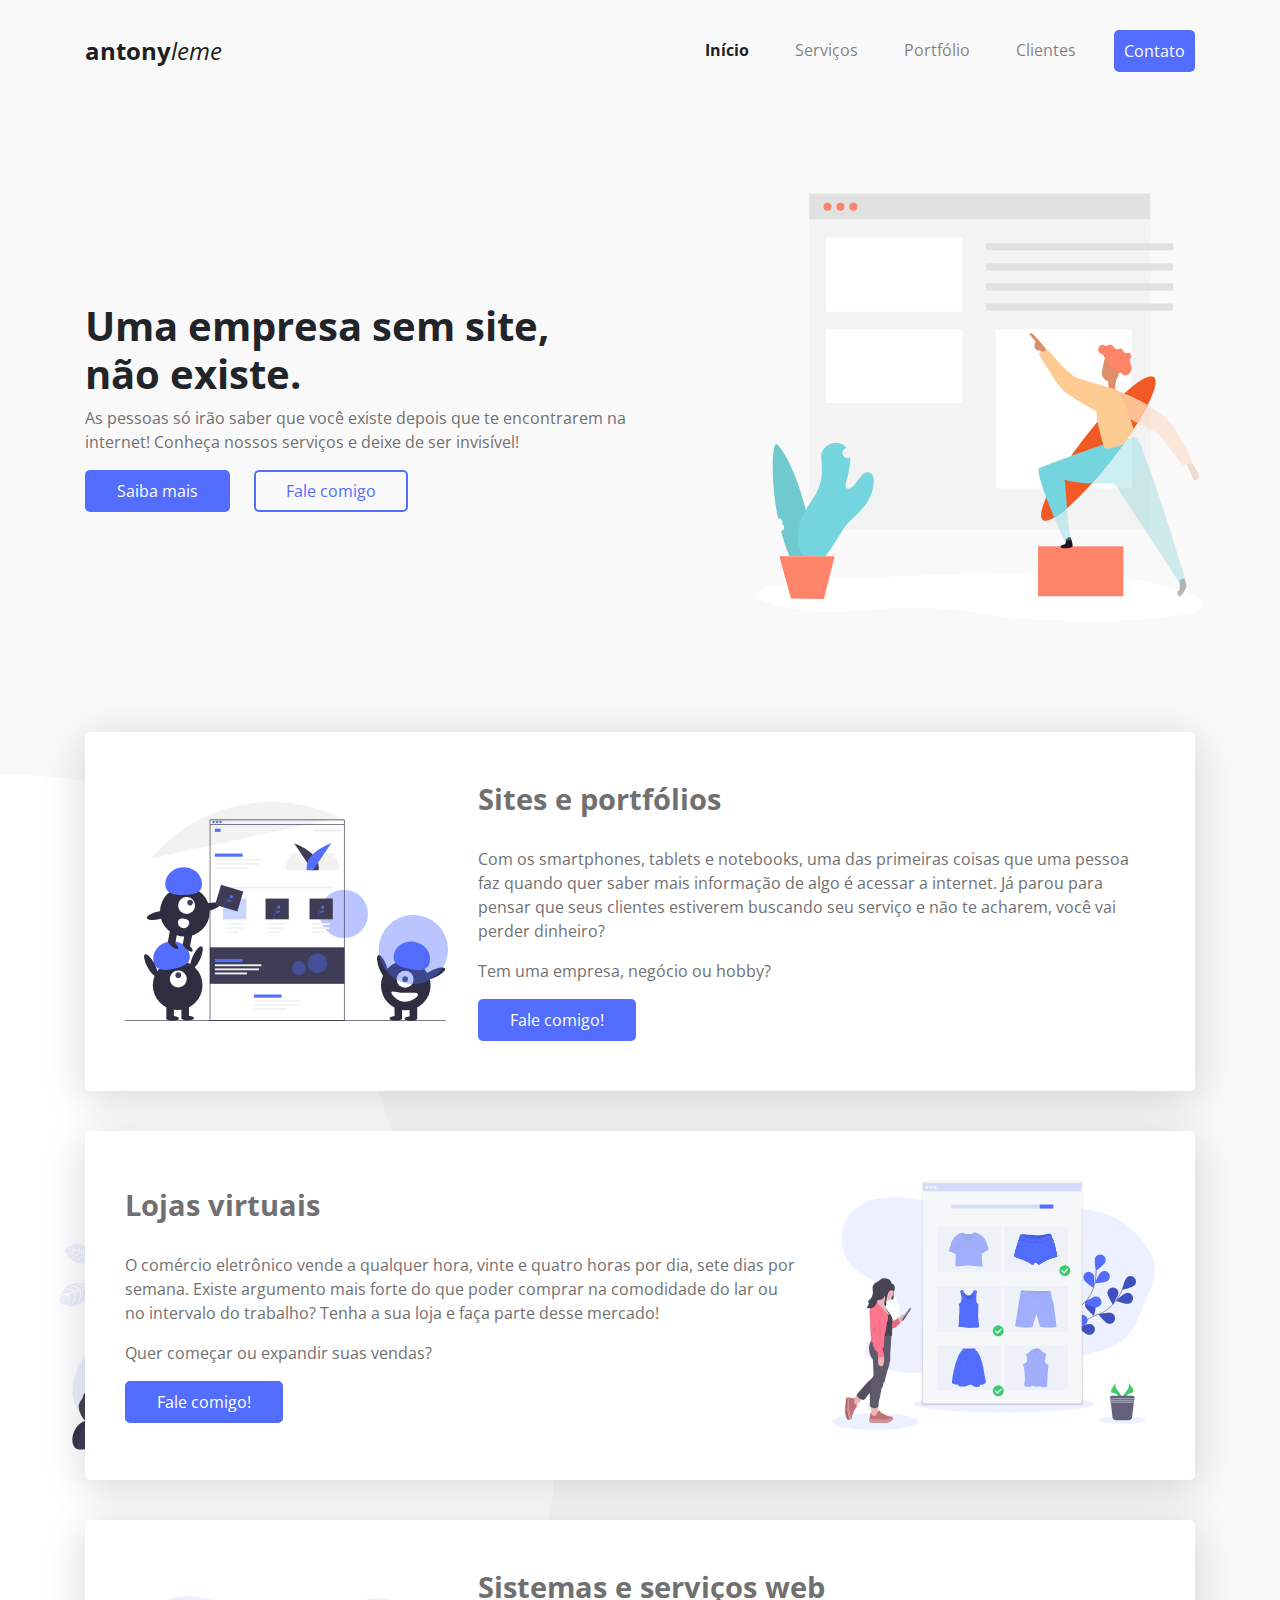
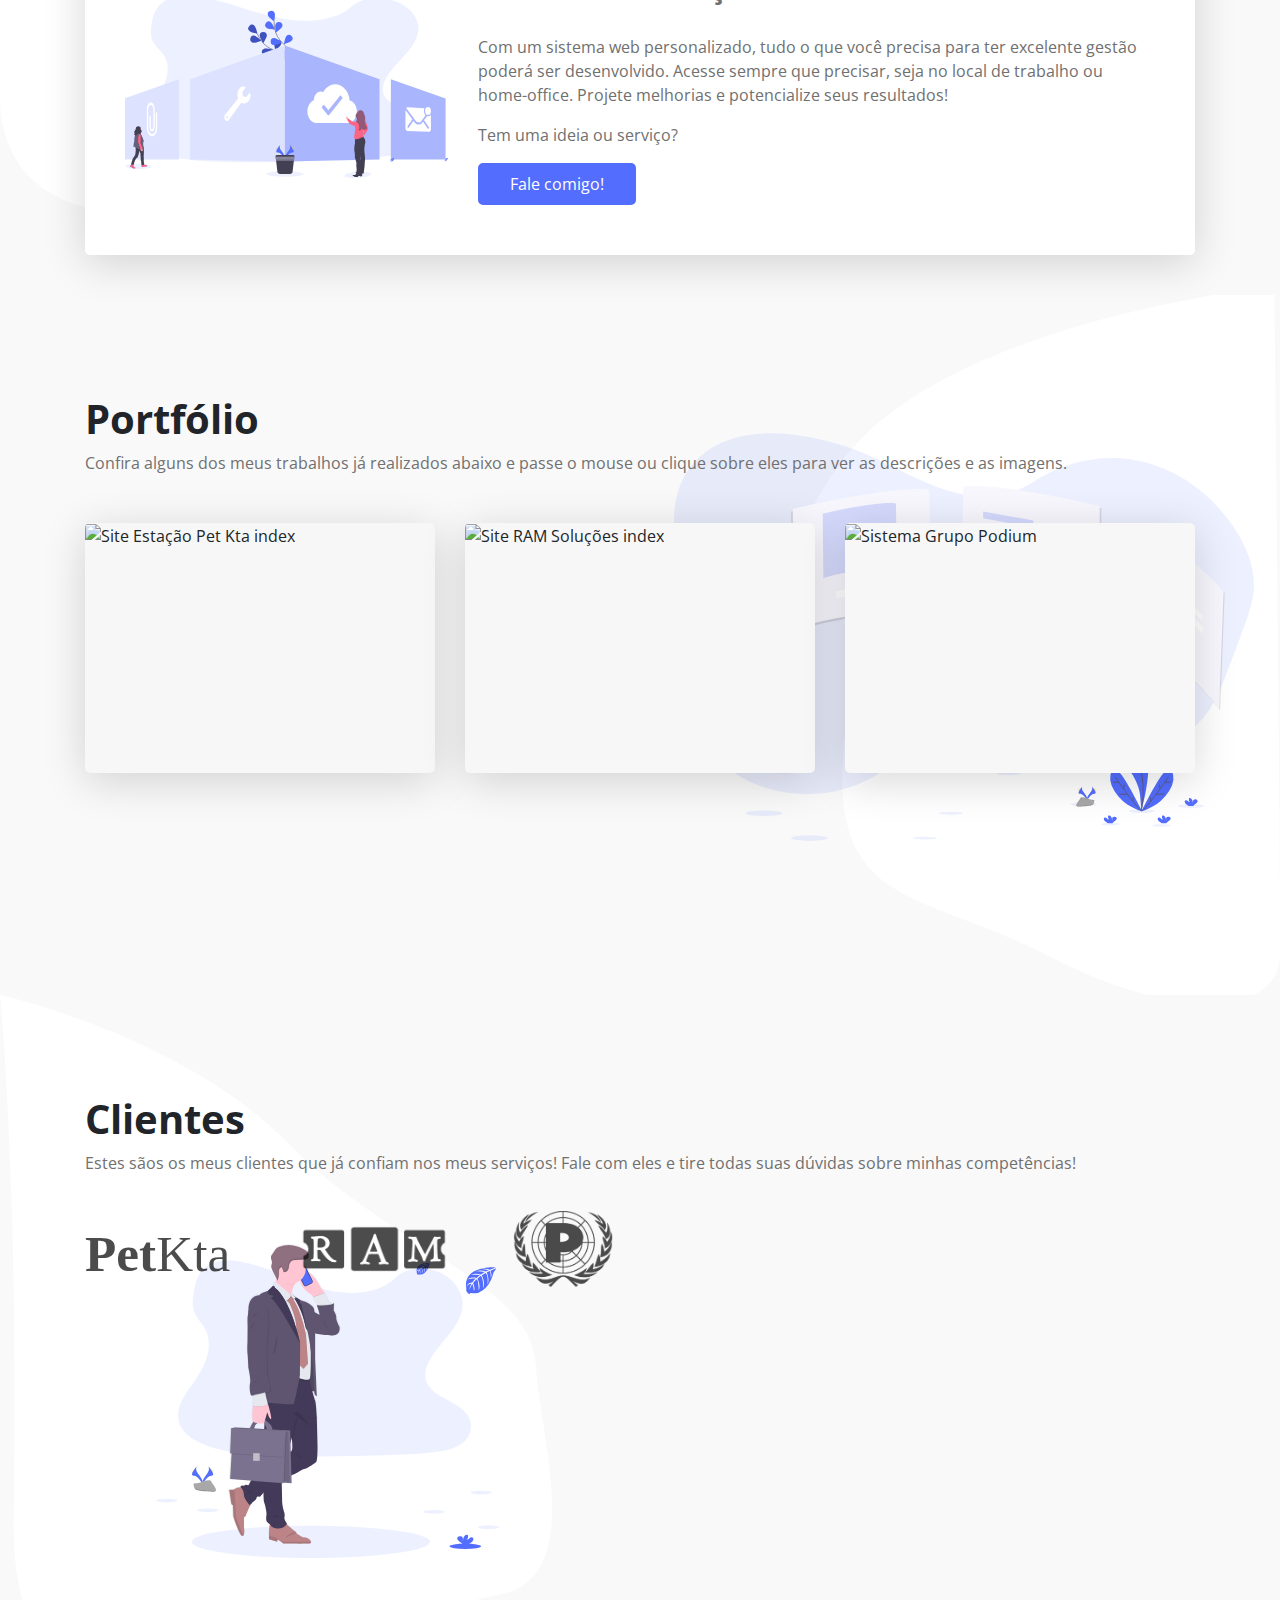
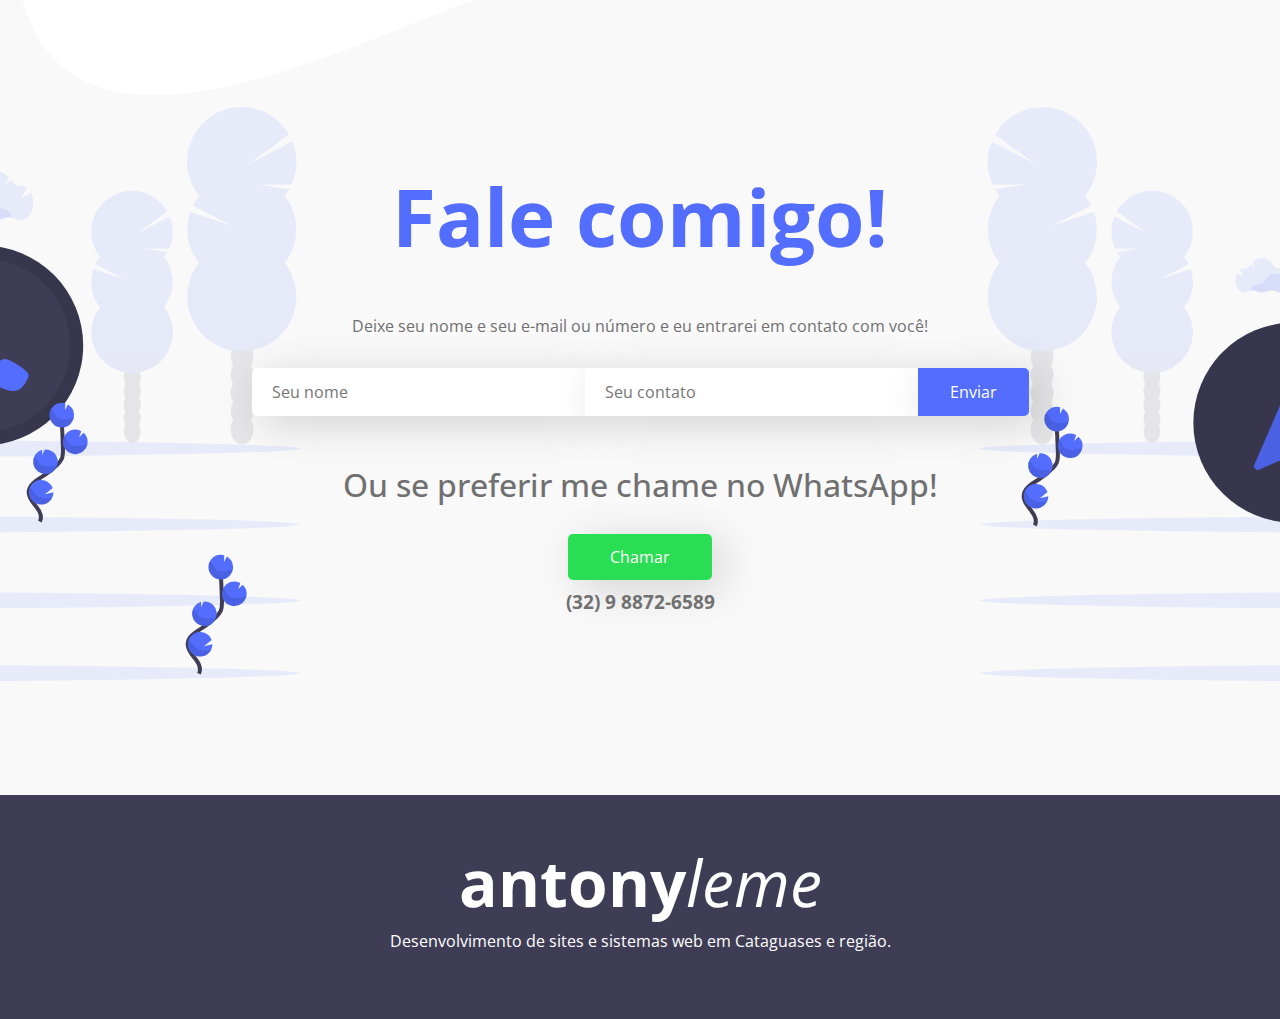
==== commit 9c870756: "cliente" ====
--- a/index.html
+++ b/index.html
@@ -10,6 +10,17 @@
         <link rel="stylesheet" href="css/style.css">
         <script src="//code.jivosite.com/widget.js" data-jv-id="LbMmV797cy" async></script>
         <title>Antony Leme</title>
+
+        <!-- Global site tag (gtag.js) - Google Analytics -->
+        <script async src="https://www.googletagmanager.com/gtag/js?id=UA-145753384-1"></script>
+        <script>
+            window.dataLayer = window.dataLayer || [];
+            function gtag(){dataLayer.push(arguments);}
+            gtag('js', new Date());
+
+            gtag('config', 'UA-145753384-1');
+        </script>
+
     </head>
     <body>
         <!--<a href="javascript:" id="return-to-top"><i class="fas fa-arrow-up"></i></a>-->
@@ -137,6 +148,7 @@
                     <h1>Clientes</h1>
                     <p>Estes sãos os meus clientes que já confiam nos meus serviços! Fale com eles e tire todas suas dúvidas sobre minhas competências!</p>
                     <div class="clientes">
+                            <img src="img/clientes/petkta.svg" alt="PetKta logomarca" width="150px">
                         <img src="img/clientes/ram.png" alt="RAM Soluções logomarca" width="150px">
                         <img src="img/clientes/podium.png" alt="Grupo Podium logomarca" width="100px">
                     </div>
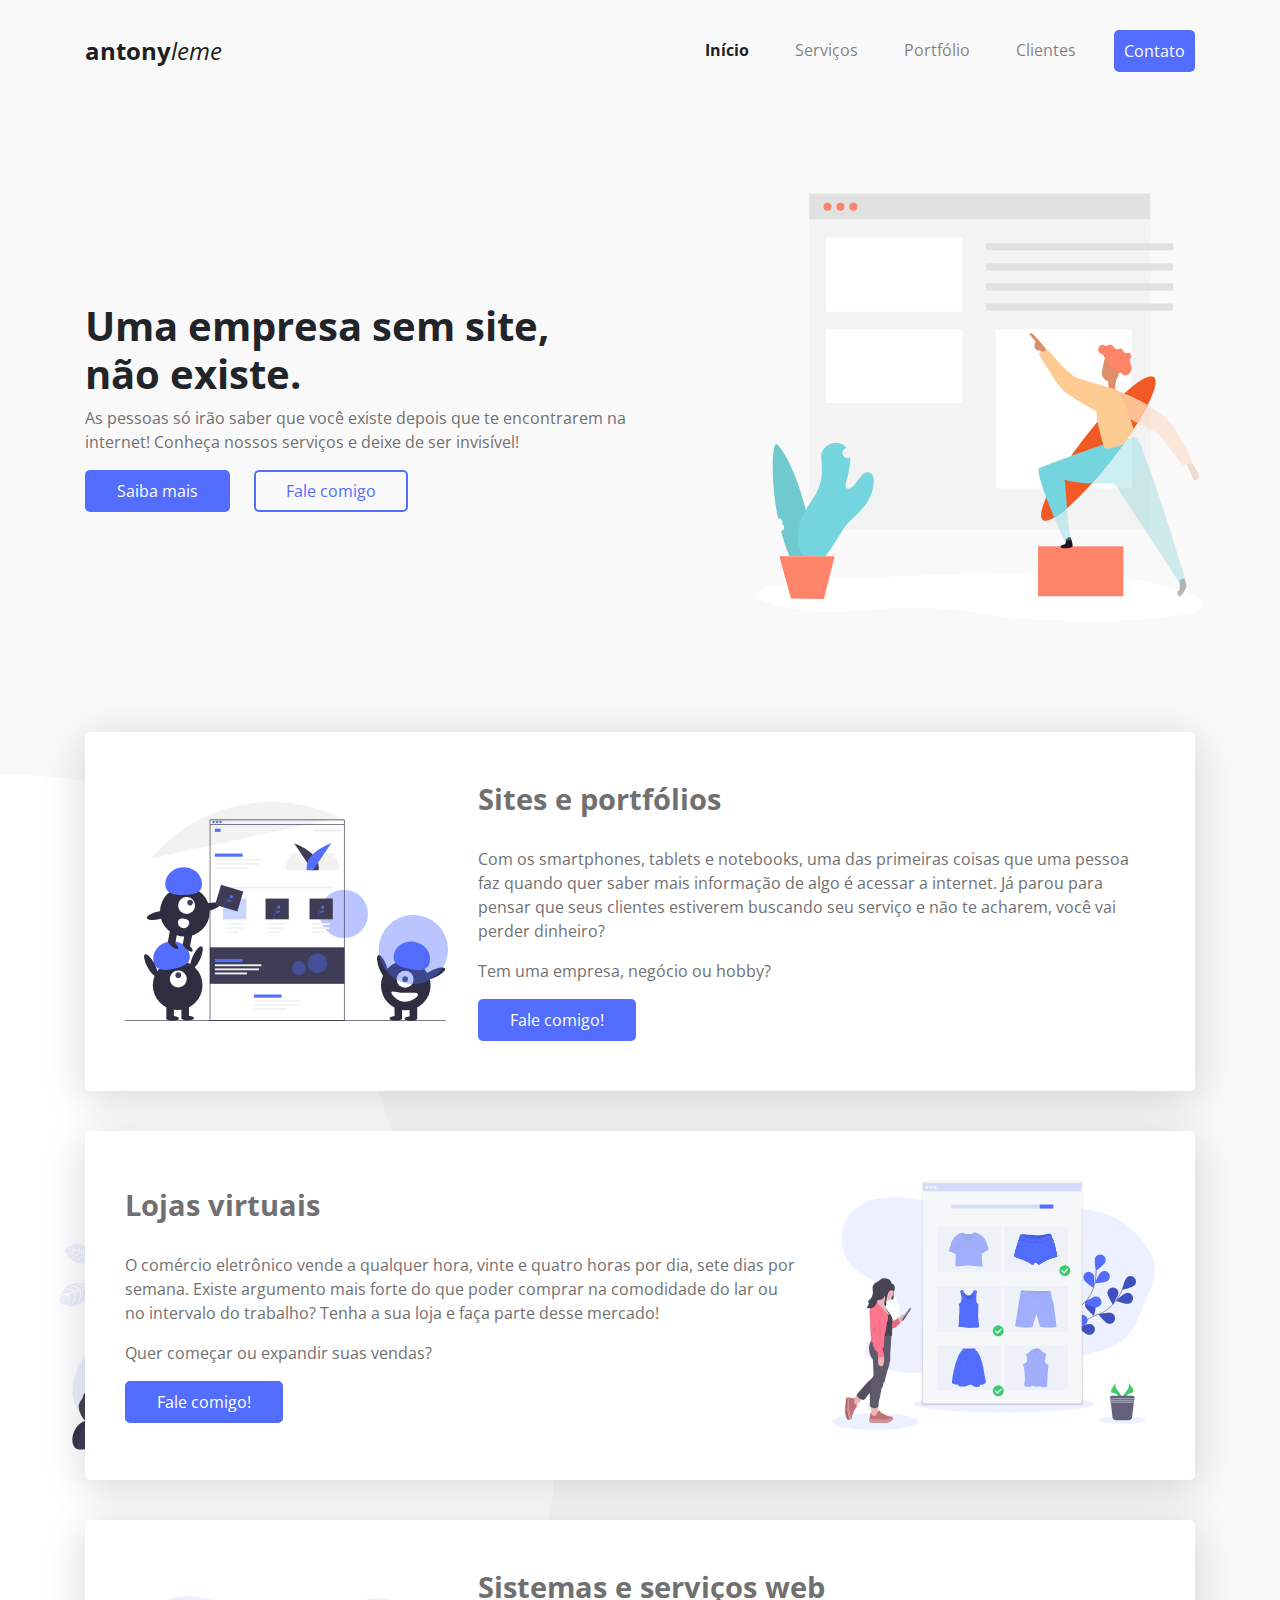
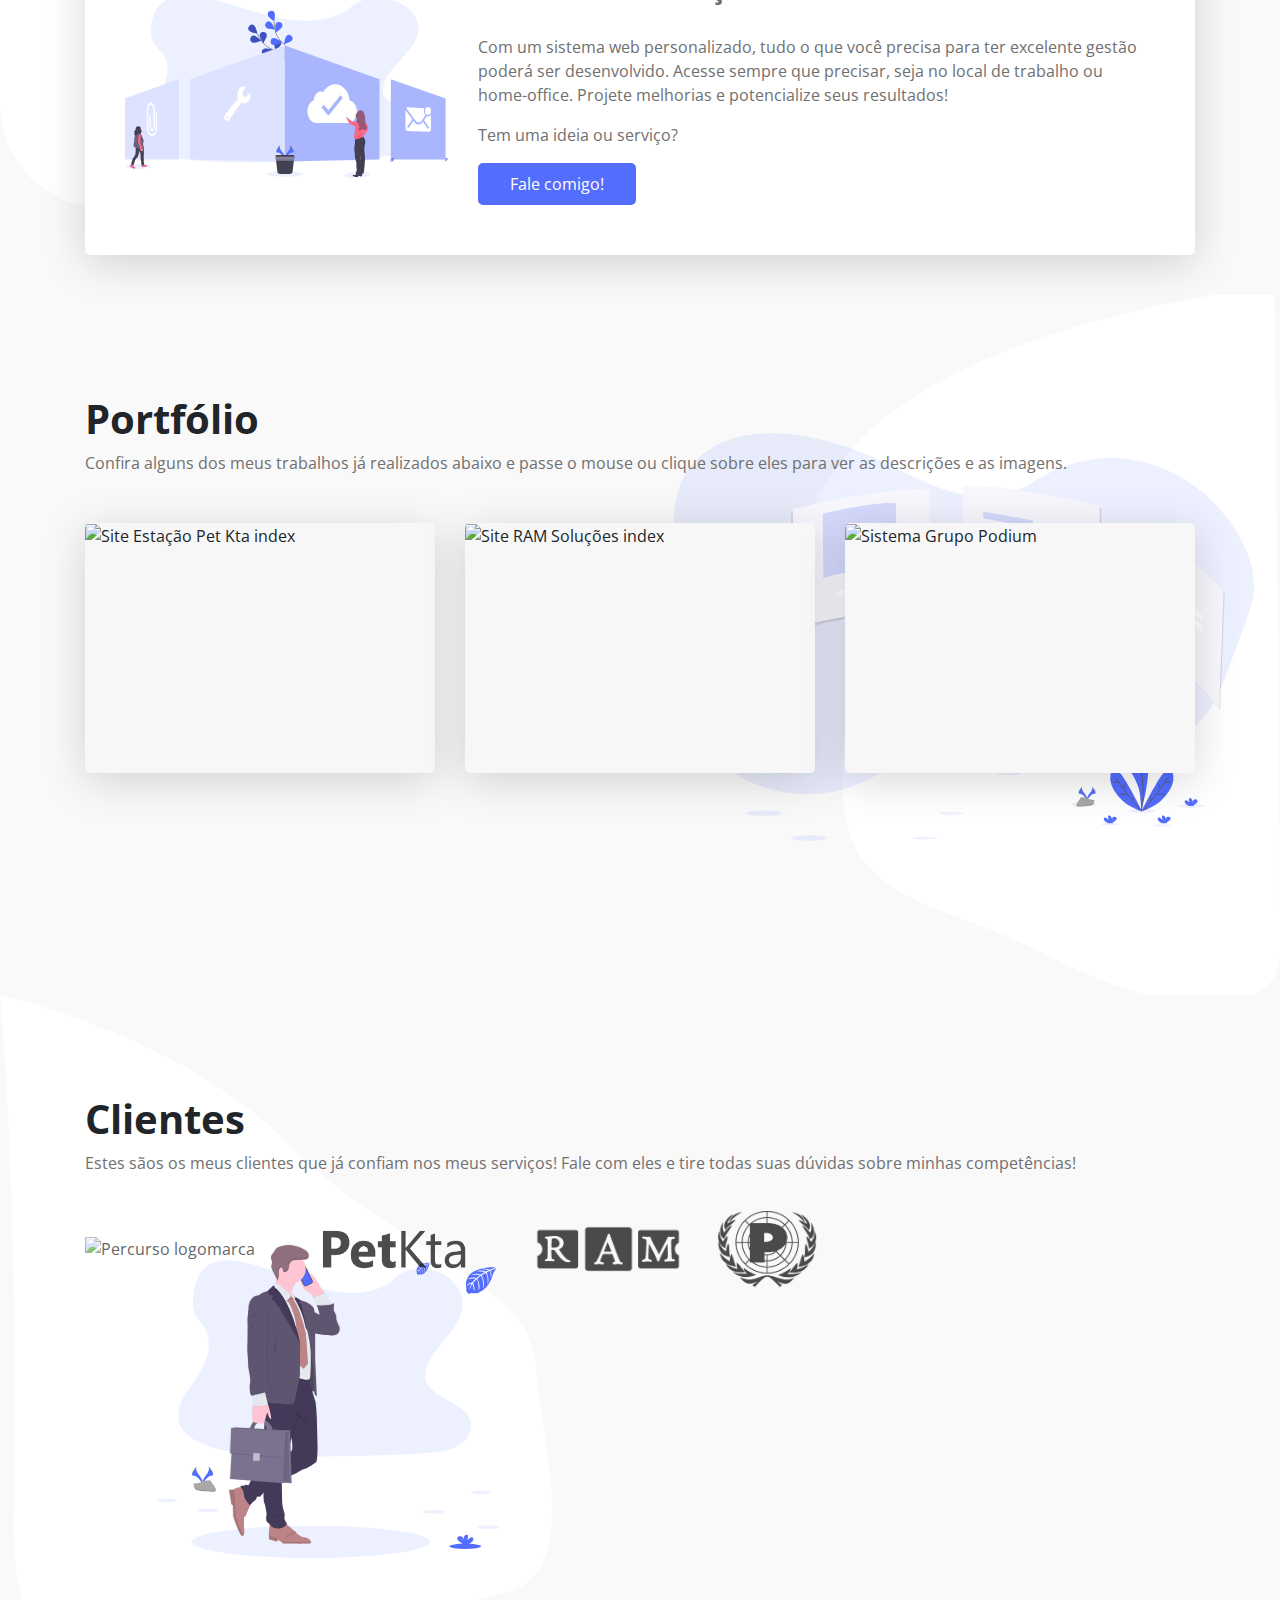
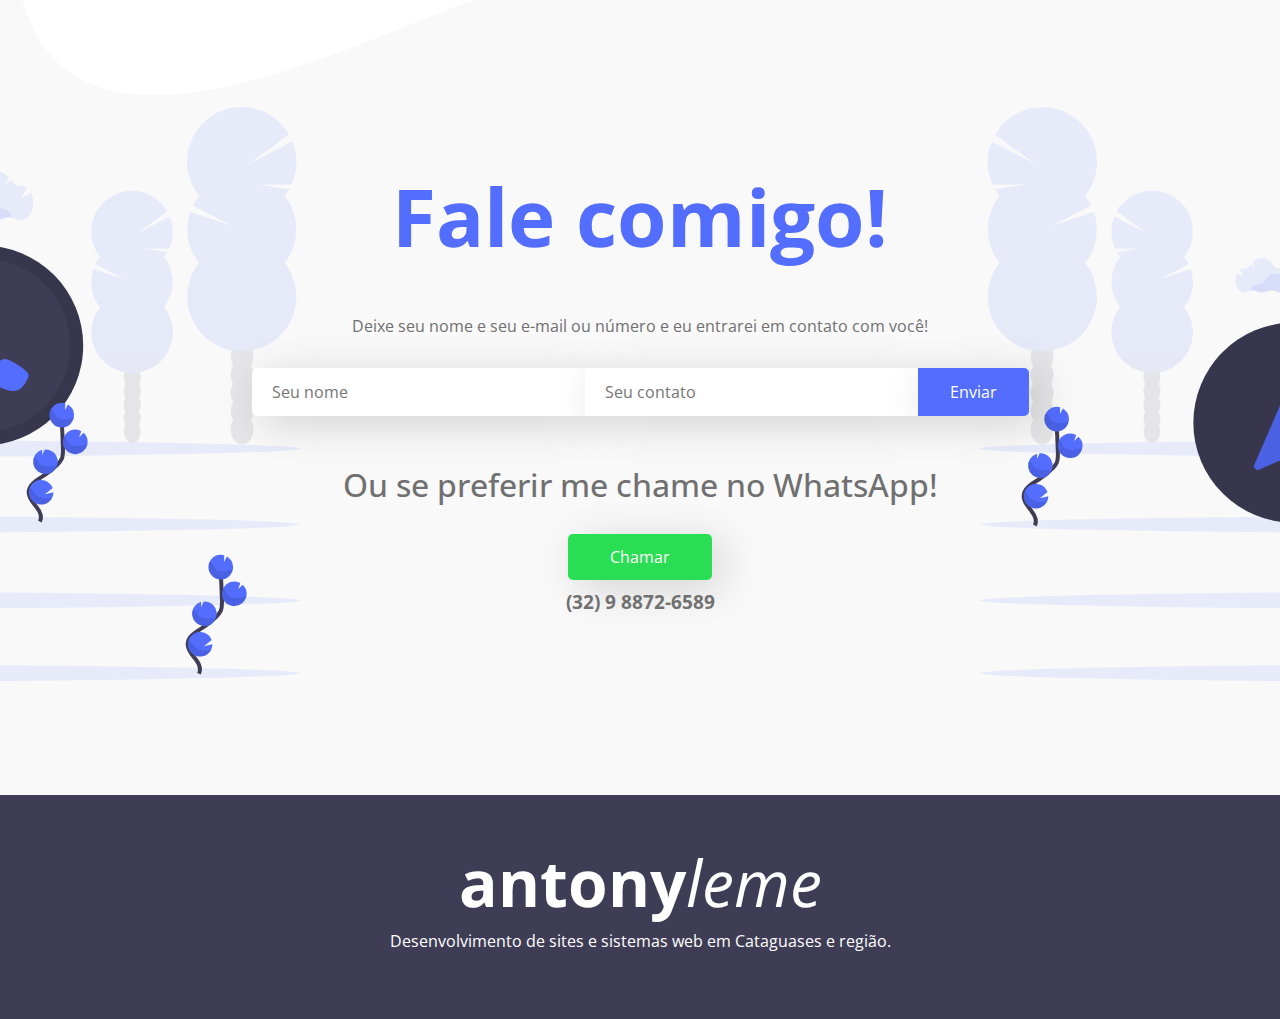
==== commit 609a39b1: "cliente" ====
--- a/index.html
+++ b/index.html
@@ -148,7 +148,8 @@
                     <h1>Clientes</h1>
                     <p>Estes sãos os meus clientes que já confiam nos meus serviços! Fale com eles e tire todas suas dúvidas sobre minhas competências!</p>
                     <div class="clientes">
-                            <img src="img/clientes/petkta.svg" alt="PetKta logomarca" width="150px">
+                        <img src="img/clientes/percurso.png" alt="Percurso logomarca" width="150px">
+                        <img src="img/clientes/petkta.png" alt="PetKta logomarca" width="150px">
                         <img src="img/clientes/ram.png" alt="RAM Soluções logomarca" width="150px">
                         <img src="img/clientes/podium.png" alt="Grupo Podium logomarca" width="100px">
                     </div>
